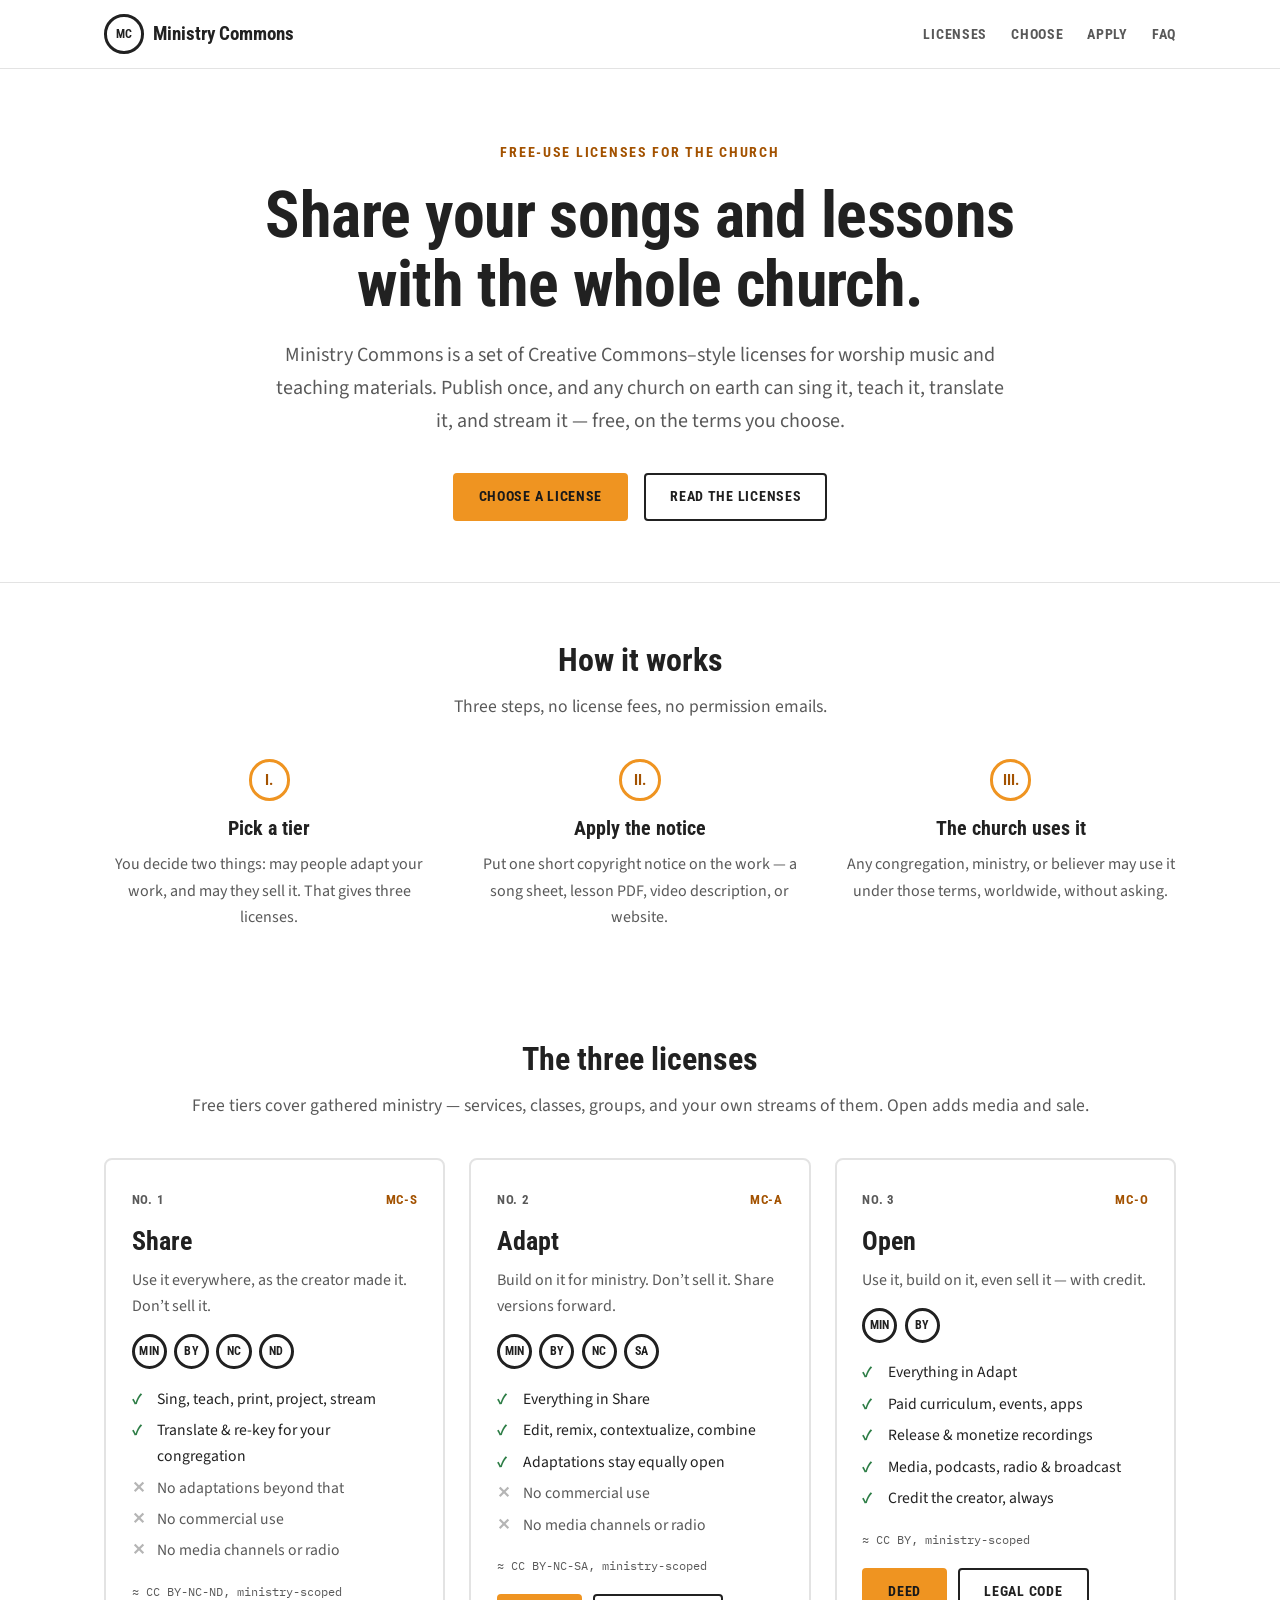
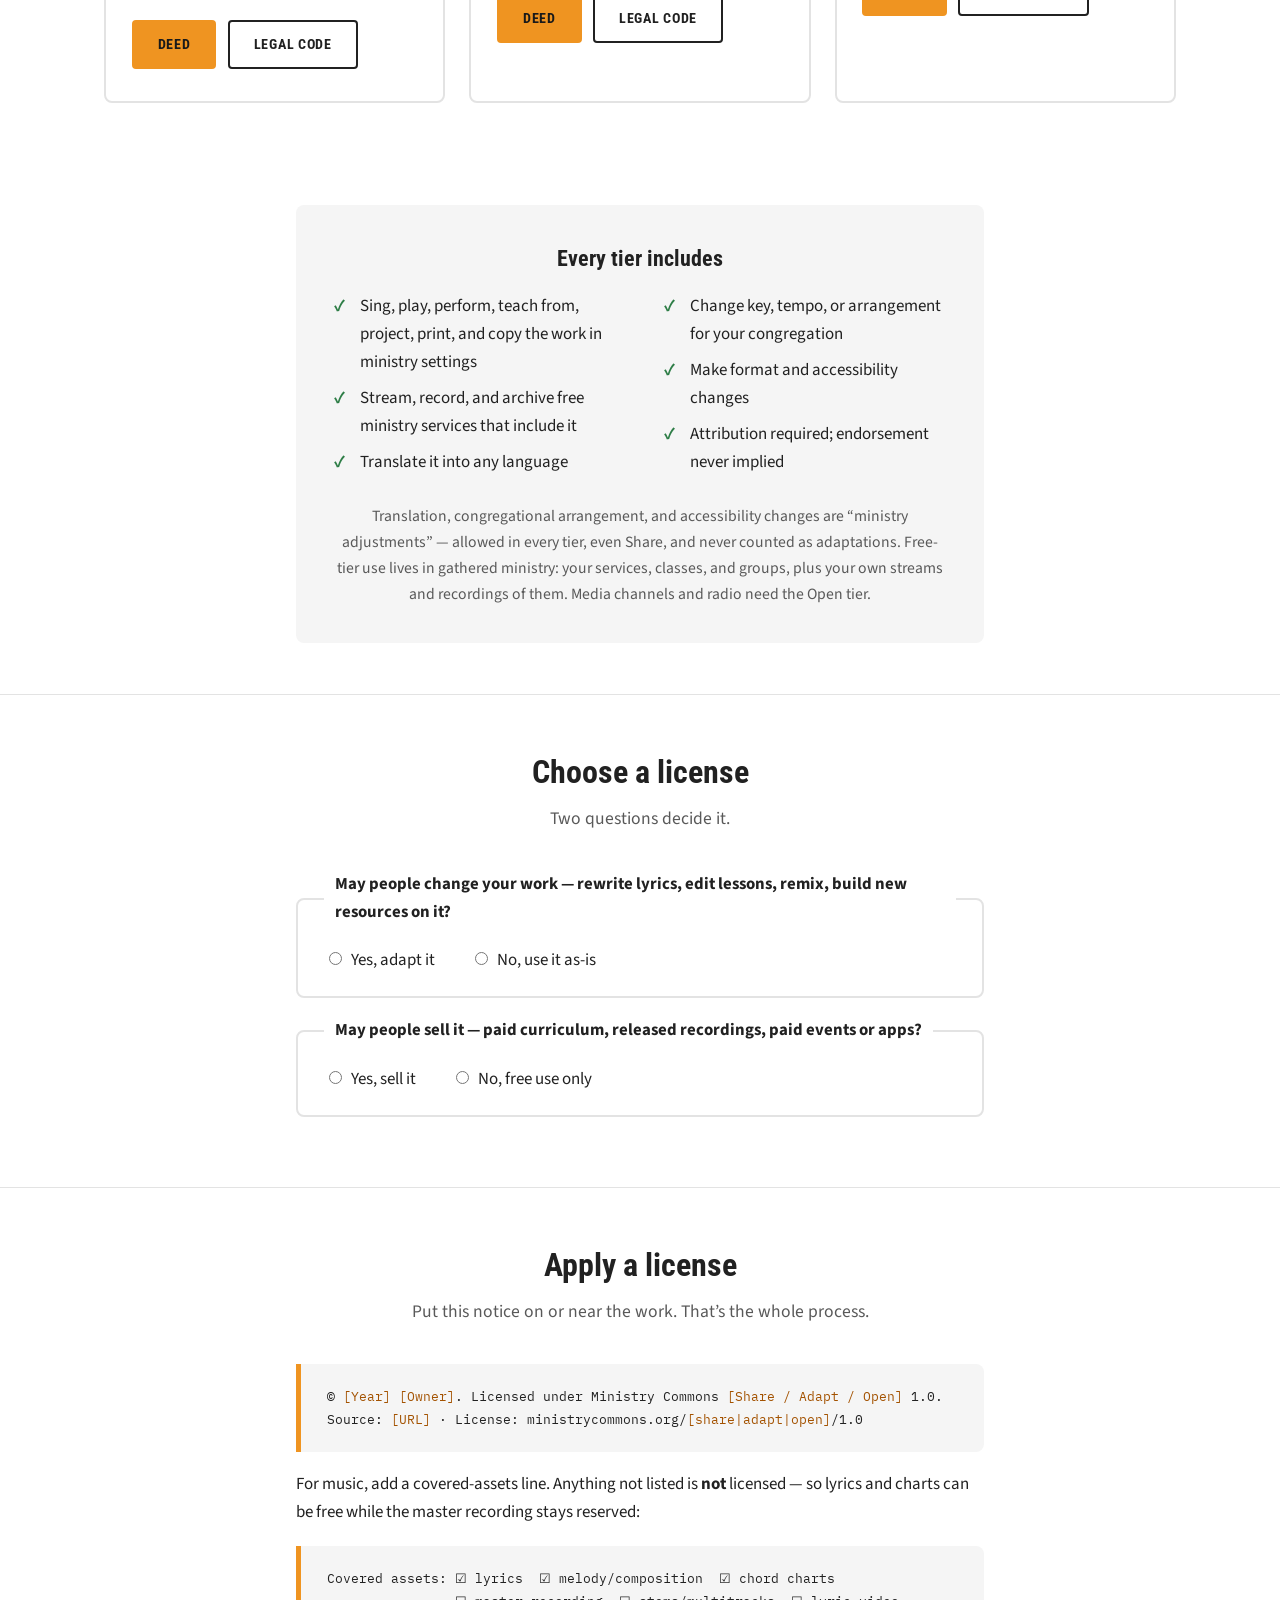
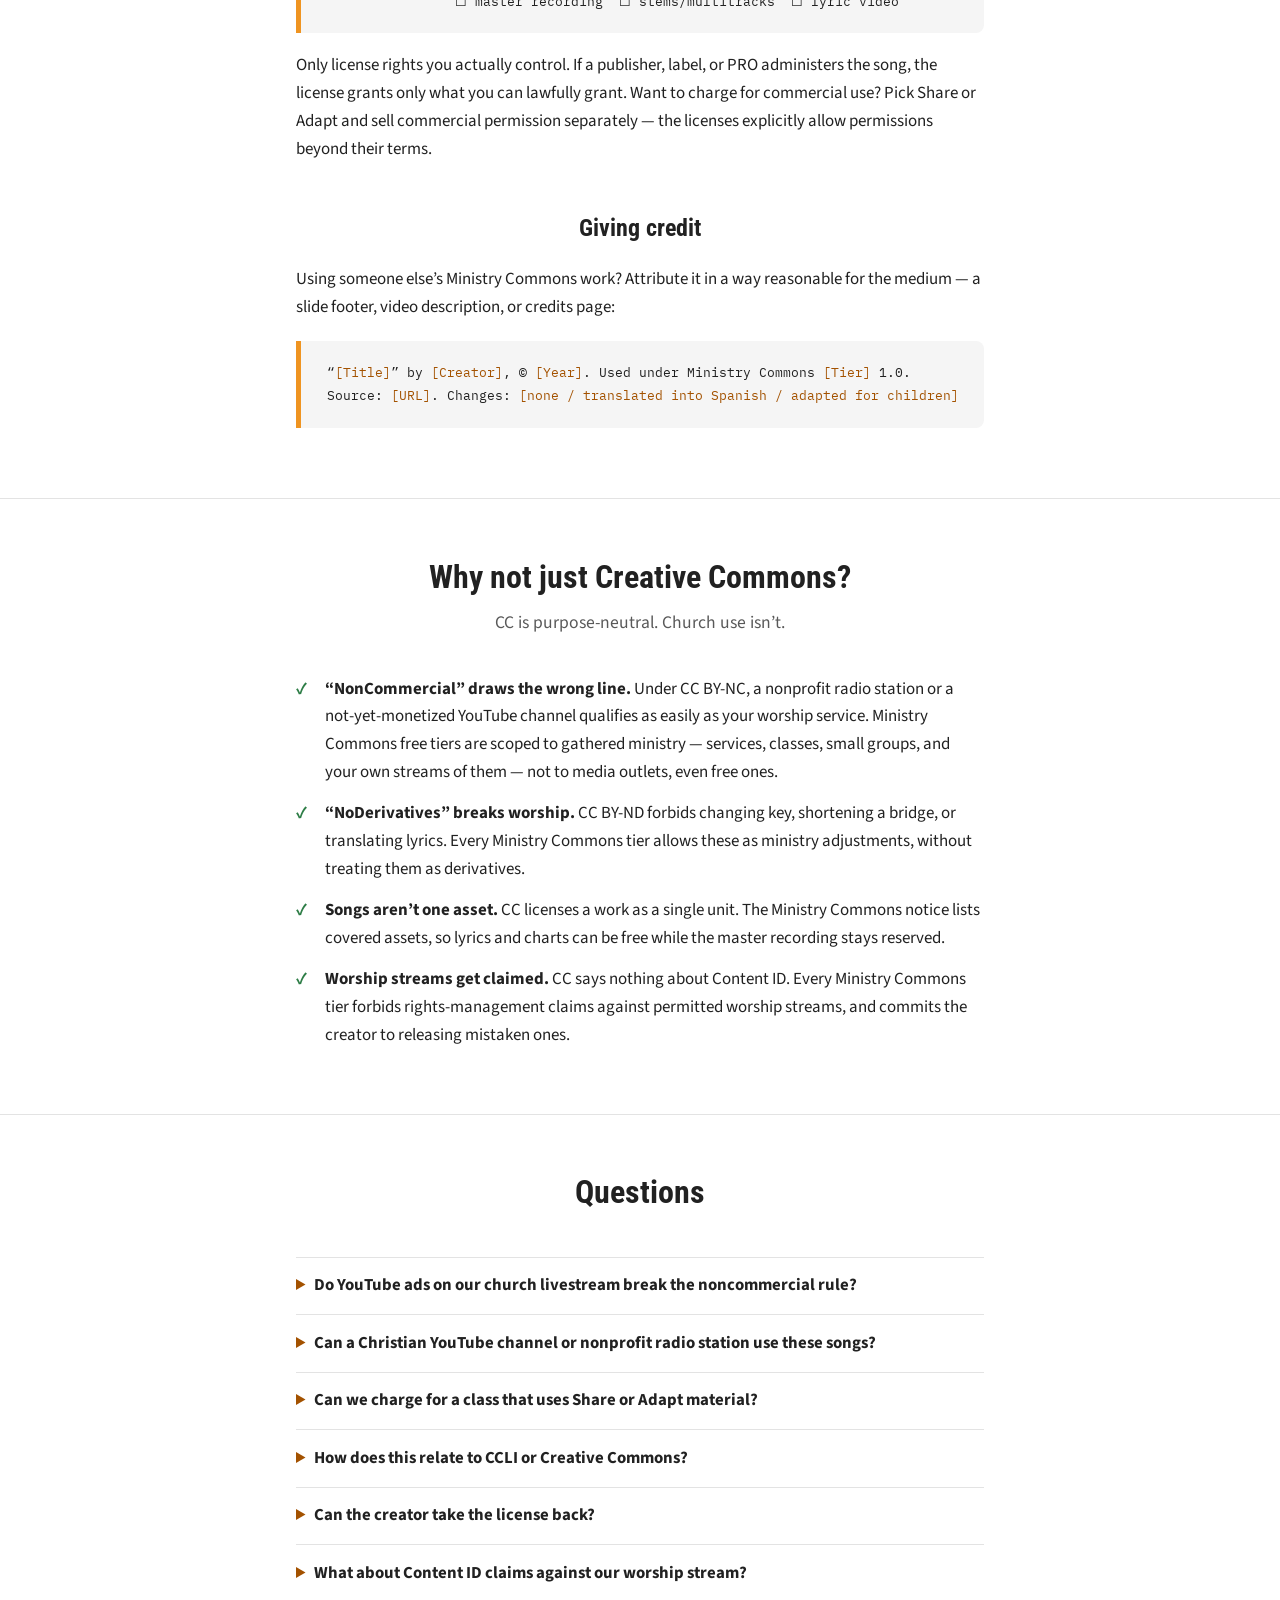
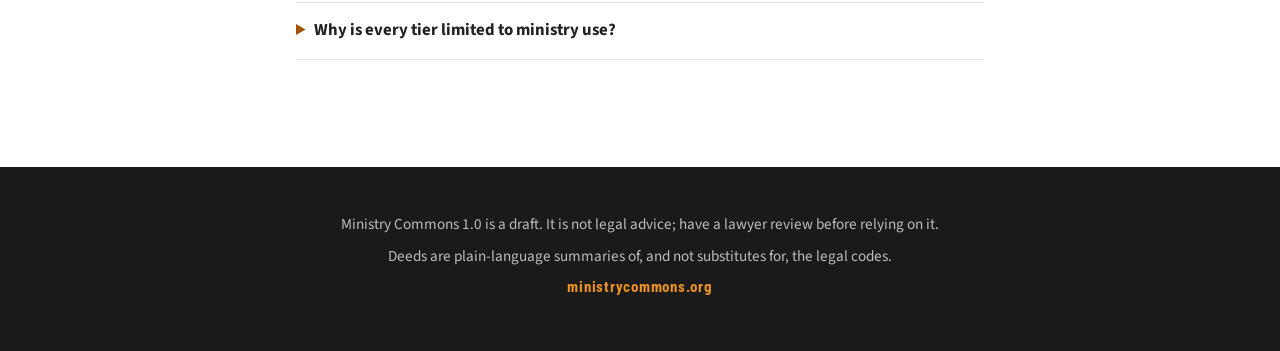
==== index.html @ aa7e26b9 "Ministry Commons static site — draft 1.0 Co-Authored-By: Claude Fable 5 <noreply@anthropic.com>" ====
<!DOCTYPE html>
<html lang="en">
<head>
<meta charset="utf-8">
<meta name="viewport" content="width=device-width, initial-scale=1">
<title>Ministry Commons — Free-use licenses for songs and lessons in the church</title>
<meta name="description" content="Creative Commons–style licenses for worship songs and ministry teaching materials. Publish once; let any church sing it, teach it, translate it, and stream it — free, on the terms you choose.">
<link rel="preconnect" href="https://fonts.googleapis.com">
<link rel="preconnect" href="https://fonts.gstatic.com" crossorigin>
<link href="https://fonts.googleapis.com/css2?family=Roboto+Condensed:ital,wght@0,400;0,700;1,400&family=Source+Sans+3:ital,wght@0,400;0,600;0,700;1,400&family=IBM+Plex+Mono:wght@400;500&display=swap" rel="stylesheet">
<link rel="stylesheet" href="styles.css">
</head>
<body>

<header class="masthead">
  <div class="container">
    <a class="wordmark" href="index.html">Ministry Commons</a>
    <nav>
      <a href="#licenses">Licenses</a>
      <a href="#choose">Choose</a>
      <a href="#apply">Apply</a>
      <a href="#faq">FAQ</a>
    </nav>
  </div>
</header>

<main>

<div class="titlepage container">
  <p class="eyebrow">Free-use licenses for the church</p>
  <h1 class="display">Share your songs and lessons<br>with the whole church.</h1>
  <p class="subtitle">Ministry Commons is a set of Creative Commons–style licenses for worship music and teaching materials. Publish once, and any church on earth can sing it, teach it, translate it, and stream it — free, on the terms you choose.</p>
  <div class="cta-row">
    <a class="btn btn-rubric" href="#choose">Choose a license</a>
    <a class="btn" href="#licenses">Read the licenses</a>
  </div>
</div>

<hr class="section-rule">

<section id="how">
  <div class="container">
    <div class="section-head">
      <h2>How it works</h2>
      <p>Three steps, no license fees, no permission emails.</p>
    </div>
    <div class="steps">
      <div class="step">
        <div class="step-no">I.</div>
        <h3>Pick a tier</h3>
        <p>You decide two things: may people adapt your work, and may they sell it. That gives three licenses.</p>
      </div>
      <div class="step">
        <div class="step-no">II.</div>
        <h3>Apply the notice</h3>
        <p>Put one short copyright notice on the work — a song sheet, lesson PDF, video description, or website.</p>
      </div>
      <div class="step">
        <div class="step-no">III.</div>
        <h3>The church uses it</h3>
        <p>Any congregation, ministry, or believer may use it under those terms, worldwide, without asking.</p>
      </div>
    </div>
  </div>
</section>

<section id="licenses">
  <div class="container">
    <div class="section-head">
      <h2>The three licenses</h2>
      <p>Free tiers cover gathered ministry — services, classes, groups, and your own streams of them. Open adds media and sale.</p>
    </div>
    <div class="tiers">
      <article class="tier">
        <div class="tier-no"><span>No. 1</span><span>MC-S</span></div>
        <h3>Share</h3>
        <p class="meter">Use it everywhere, as the creator made it. Don’t sell it.</p>
        <div class="badges" aria-label="License elements">
          <span class="badge" title="Ministry use only">MIN</span>
          <span class="badge" title="Attribution required">BY</span>
          <span class="badge" title="NonCommercial">NC</span>
          <span class="badge" title="No derivatives (adjustments allowed)">ND</span>
        </div>
        <ul class="grants">
          <li>Sing, teach, print, project, stream</li>
          <li>Translate &amp; re-key for your congregation</li>
          <li class="denied">No adaptations beyond that</li>
          <li class="denied">No commercial use</li>
          <li class="denied">No media channels or radio</li>
        </ul>
        <p class="cc-note">≈ CC BY-NC-ND, ministry-scoped</p>
        <div class="tier-links">
          <a class="btn btn-rubric" href="share.html">Deed</a>
          <a class="btn" href="share-legal.html">Legal code</a>
        </div>
      </article>
      <article class="tier">
        <div class="tier-no"><span>No. 2</span><span>MC-A</span></div>
        <h3>Adapt</h3>
        <p class="meter">Build on it for ministry. Don’t sell it. Share versions forward.</p>
        <div class="badges" aria-label="License elements">
          <span class="badge" title="Ministry use only">MIN</span>
          <span class="badge" title="Attribution required">BY</span>
          <span class="badge" title="NonCommercial">NC</span>
          <span class="badge" title="ShareAlike">SA</span>
        </div>
        <ul class="grants">
          <li>Everything in Share</li>
          <li>Edit, remix, contextualize, combine</li>
          <li>Adaptations stay equally open</li>
          <li class="denied">No commercial use</li>
          <li class="denied">No media channels or radio</li>
        </ul>
        <p class="cc-note">≈ CC BY-NC-SA, ministry-scoped</p>
        <div class="tier-links">
          <a class="btn btn-rubric" href="adapt.html">Deed</a>
          <a class="btn" href="adapt-legal.html">Legal code</a>
        </div>
      </article>
      <article class="tier">
        <div class="tier-no"><span>No. 3</span><span>MC-O</span></div>
        <h3>Open</h3>
        <p class="meter">Use it, build on it, even sell it — with credit.</p>
        <div class="badges" aria-label="License elements">
          <span class="badge" title="Ministry use only">MIN</span>
          <span class="badge" title="Attribution required">BY</span>
        </div>
        <ul class="grants">
          <li>Everything in Adapt</li>
          <li>Paid curriculum, events, apps</li>
          <li>Release &amp; monetize recordings</li>
          <li>Media, podcasts, radio &amp; broadcast</li>
          <li>Credit the creator, always</li>
        </ul>
        <p class="cc-note">≈ CC BY, ministry-scoped</p>
        <div class="tier-links">
          <a class="btn btn-rubric" href="open.html">Deed</a>
          <a class="btn" href="open-legal.html">Legal code</a>
        </div>
      </article>
    </div>
  </div>
</section>

<section id="baseline">
  <div class="container measure">
    <div class="baseline">
      <h2>Every tier includes</h2>
      <ul>
        <li>Sing, play, perform, teach from, project, print, and copy the work in ministry settings</li>
        <li>Stream, record, and archive free ministry services that include it</li>
        <li>Translate it into any language</li>
        <li>Change key, tempo, or arrangement for your congregation</li>
        <li>Make format and accessibility changes</li>
        <li>Attribution required; endorsement never implied</li>
      </ul>
      <p class="footnote">Translation, congregational arrangement, and accessibility changes are “ministry adjustments” — allowed in every tier, even Share, and never counted as adaptations. Free-tier use lives in gathered ministry: your services, classes, and groups, plus your own streams and recordings of them. Media channels and radio need the Open tier.</p>
    </div>
  </div>
</section>

<hr class="section-rule">

<section id="choose">
  <div class="container measure chooser">
    <div class="section-head">
      <h2>Choose a license</h2>
      <p>Two questions decide it.</p>
    </div>
    <fieldset>
      <legend>May people change your work — rewrite lyrics, edit lessons, remix, build new resources on it?</legend>
      <label><input type="radio" name="q-adapt" value="yes"> Yes, adapt it</label>
      <label><input type="radio" name="q-adapt" value="no"> No, use it as-is</label>
    </fieldset>
    <fieldset>
      <legend>May people sell it — paid curriculum, released recordings, paid events or apps?</legend>
      <label><input type="radio" name="q-sell" value="yes"> Yes, sell it</label>
      <label><input type="radio" name="q-sell" value="no"> No, free use only</label>
    </fieldset>
    <div class="verdict" id="verdict" hidden aria-live="polite">
      <h3 id="verdict-title"></h3>
      <p id="verdict-body"></p>
      <div class="tier-links" id="verdict-links"></div>
    </div>
  </div>
</section>

<hr class="section-rule">

<section id="apply">
  <div class="container measure">
    <div class="section-head">
      <h2>Apply a license</h2>
      <p>Put this notice on or near the work. That’s the whole process.</p>
    </div>
    <pre class="notice">© <em>[Year]</em> <em>[Owner]</em>. Licensed under Ministry Commons <em>[Share / Adapt / Open]</em> 1.0.
Source: <em>[URL]</em> · License: ministrycommons.org/<em>[share|adapt|open]</em>/1.0</pre>
    <p>For music, add a covered-assets line. Anything not listed is <strong>not</strong> licensed — so lyrics and charts can be free while the master recording stays reserved:</p>
    <pre class="notice">Covered assets: ☑ lyrics  ☑ melody/composition  ☑ chord charts
                ☐ master recording  ☐ stems/multitracks  ☐ lyric video</pre>
    <p>Only license rights you actually control. If a publisher, label, or PRO administers the song, the license grants only what you can lawfully grant. Want to charge for commercial use? Pick Share or Adapt and sell commercial permission separately — the licenses explicitly allow permissions beyond their terms.</p>
    <h2 class="subhead">Giving credit</h2>
    <p>Using someone else’s Ministry Commons work? Attribute it in a way reasonable for the medium — a slide footer, video description, or credits page:</p>
    <pre class="notice">“<em>[Title]</em>” by <em>[Creator]</em>, © <em>[Year]</em>. Used under Ministry Commons <em>[Tier]</em> 1.0.
Source: <em>[URL]</em>. Changes: <em>[none / translated into Spanish / adapted for children]</em></pre>
  </div>
</section>

<hr class="section-rule">

<section id="why-not-cc">
  <div class="container measure">
    <div class="section-head">
      <h2>Why not just Creative Commons?</h2>
      <p>CC is purpose-neutral. Church use isn’t.</p>
    </div>
    <ul class="freedoms">
      <li><b>“NonCommercial” draws the wrong line.</b> Under CC BY-NC, a nonprofit radio station or a not-yet-monetized YouTube channel qualifies as easily as your worship service. Ministry Commons free tiers are scoped to gathered ministry — services, classes, small groups, and your own streams of them — not to media outlets, even free ones.</li>
      <li><b>“NoDerivatives” breaks worship.</b> CC BY-ND forbids changing key, shortening a bridge, or translating lyrics. Every Ministry Commons tier allows these as ministry adjustments, without treating them as derivatives.</li>
      <li><b>Songs aren’t one asset.</b> CC licenses a work as a single unit. The Ministry Commons notice lists covered assets, so lyrics and charts can be free while the master recording stays reserved.</li>
      <li><b>Worship streams get claimed.</b> CC says nothing about Content ID. Every Ministry Commons tier forbids rights-management claims against permitted worship streams, and commits the creator to releasing mistaken ones.</li>
    </ul>
  </div>
</section>

<hr class="section-rule">

<section id="faq">
  <div class="container measure faq">
    <div class="section-head">
      <h2>Questions</h2>
    </div>
    <details>
      <summary>Do YouTube ads on our church livestream break the noncommercial rule?</summary>
      <p>No. Incidental platform advertising you don’t control is not commercial use. Neither are donations, tithes, offerings, or recovering printing and hosting costs. Commercial use means required payment for access or use primarily intended for commercial advantage.</p>
    </details>
    <details>
      <summary>Can a Christian YouTube channel or nonprofit radio station use these songs?</summary>
      <p>Not under Share or Adapt. The free tiers cover gathered ministry — worship services, classes, small groups, camps — plus your own livestreams and recordings of those gatherings. Standalone media use (channels, podcasts, radio, playlists) needs an Open-licensed work or the creator’s permission, even when the outlet is free or nonprofit.</p>
    </details>
    <details>
      <summary>Can we charge for a class that uses Share or Adapt material?</summary>
      <p>Only to recover direct costs. Required payment for access is commercial use and needs the Open tier or separate permission from the creator.</p>
    </details>
    <details>
      <summary>How does this relate to CCLI or Creative Commons?</summary>
      <p>It doesn’t — Ministry Commons is independent and not affiliated with Creative Commons, CCLI, ASCAP, BMI, SESAC, or GMR. A Ministry Commons license is a direct grant from the copyright owner. Songs administered through publishers or CCLI can only be licensed here to the extent the owner retained those rights.</p>
    </details>
    <details>
      <summary>Can the creator take the license back?</summary>
      <p>No. The grant is irrevocable as long as you follow the terms. Breaking the terms terminates your rights, but curing the violation within 30 days reinstates them automatically.</p>
    </details>
    <details>
      <summary>What about Content ID claims against our worship stream?</summary>
      <p>Every tier forbids using DRM or automated copyright claims to block use the license permits, and the licensor agrees to release mistaken automated claims. Put the license notice in your stream description to head off mistaken claims.</p>
    </details>
    <details>
      <summary>Why is every tier limited to ministry use?</summary>
      <p>That’s the family’s purpose. Secular commercial use, political campaigns, and non-ministry advertising always require separate permission — even under Open. If you want a purpose-neutral license, Creative Commons is the right tool.</p>
    </details>
  </div>
</section>

</main>

<footer>
  <div class="container">
    <p class="fleuron" aria-hidden="true">❦</p>
    <p>Ministry Commons 1.0 is a draft. It is not legal advice; have a lawyer review before relying on it.</p>
    <p>Deeds are plain-language summaries of, and not substitutes for, the legal codes.</p>
    <p class="domain">ministrycommons.org</p>
  </div>
</footer>

<script>
(function () {
  var verdicts = {
    "no-no":   { tier: "Share", code: "share", body: "Wide free use with doctrinal and artistic control. People may sing, teach, translate, and stream your work as you made it — nothing sold, nothing rewritten." },
    "yes-no":  { tier: "Adapt", code: "adapt", body: "Made to be contextualized. People may remix and build on your work for ministry, and their versions must stay equally open. Nothing sold." },
    "yes-yes": { tier: "Open",  code: "open",  body: "Maximum spread. Paid curriculum, released recordings, and apps are all allowed — your credit travels with every copy." },
    "no-yes":  { tier: "Share", code: "share", body: "There is no “sell it but don’t change it” tier. Choose Share, then sell commercial permission separately — the license explicitly allows permissions beyond its terms." }
  };
  function update() {
    var a = document.querySelector('input[name="q-adapt"]:checked');
    var s = document.querySelector('input[name="q-sell"]:checked');
    if (!a || !s) return;
    var v = verdicts[a.value + "-" + s.value];
    document.getElementById("verdict-title").textContent = "MC " + v.tier + " 1.0";
    document.getElementById("verdict-body").textContent = v.body;
    document.getElementById("verdict-links").innerHTML =
      '<a class="btn btn-rubric" href="' + v.code + '.html">Read the deed</a>' +
      '<a class="btn" href="' + v.code + '-legal.html">Legal code</a>';
    document.getElementById("verdict").hidden = false;
  }
  document.querySelectorAll('.chooser input[type="radio"]').forEach(function (r) {
    r.addEventListener("change", update);
  });
})();
</script>

</body>
</html>
---- styles.css ----
/* Ministry Commons — clean commons system in the spirit of creativecommons.org
   white / dark gray / amber accent, Roboto Condensed + Source Sans 3 */

:root {
  --bg: #ffffff;
  --bg-soft: #f5f5f5;
  --ink: #212121;
  --muted: #595959;
  --accent: #ef9421;
  --accent-dark: #a35200;
  --ok: #2d7d46;
  --border: #e3e3e3;
  --dark: #1a1a1a;
  --measure: 46rem;
  --wide: 70rem;
  --head: "Roboto Condensed", "Arial Narrow", sans-serif;
}

* { box-sizing: border-box; }

html { scroll-behavior: smooth; }

body {
  margin: 0;
  background: var(--bg);
  color: var(--ink);
  font-family: "Source Sans 3", "Segoe UI", Arial, sans-serif;
  font-size: 1.06rem;
  line-height: 1.65;
}

a { color: var(--accent-dark); text-decoration-thickness: 1px; text-underline-offset: 3px; }
a:hover { color: var(--ink); }
:focus-visible { outline: 3px solid var(--accent); outline-offset: 2px; }

.container { max-width: var(--wide); margin: 0 auto; padding: 0 1.5rem; }
.measure { max-width: var(--measure); margin-left: auto; margin-right: auto; }

.fleuron { display: none; }

/* ---------- masthead ---------- */

.masthead { border-bottom: 1px solid var(--border); padding: 0.9rem 0; }
.masthead .container {
  display: flex; align-items: center; justify-content: space-between;
  flex-wrap: wrap; gap: 0.6rem 1.5rem;
}
.wordmark {
  display: inline-flex; align-items: center; gap: 0.6rem;
  font-family: var(--head); font-weight: 700; font-size: 1.2rem;
  color: var(--ink); text-decoration: none;
  text-transform: none; letter-spacing: 0;
}
.wordmark::before {
  content: "MC";
  display: inline-flex; align-items: center; justify-content: center;
  width: 2.1rem; height: 2.1rem; border: 3px solid var(--ink); border-radius: 50%;
  font-size: 0.78rem; letter-spacing: 0.02em;
}
.masthead nav { display: flex; gap: 1.5rem; }
.masthead nav a {
  font-family: var(--head); font-weight: 700; font-size: 0.88rem;
  text-transform: uppercase; letter-spacing: 0.05em;
  color: var(--muted); text-decoration: none;
}
.masthead nav a:hover, .masthead nav a[aria-current] { color: var(--accent-dark); }

/* ---------- hero ---------- */

.titlepage { text-align: center; padding: 4.5rem 0 3.8rem; }
.eyebrow {
  font-family: var(--head); font-weight: 700;
  color: var(--accent-dark);
  text-transform: uppercase; letter-spacing: 0.12em;
  font-size: 0.9rem; margin: 0 0 1rem;
}
.display {
  font-family: var(--head); font-weight: 700;
  font-size: clamp(2.4rem, 6vw, 4rem);
  line-height: 1.08; letter-spacing: -0.01em;
  text-transform: none;
  margin: 0 0 1.2rem;
}
.subtitle {
  font-size: 1.25rem; color: var(--muted);
  max-width: 46rem; margin: 0 auto;
}
.cta-row { margin-top: 2.2rem; display: flex; gap: 1rem; justify-content: center; flex-wrap: wrap; }

.btn {
  display: inline-block;
  font-family: var(--head); font-weight: 700; font-size: 0.9rem;
  text-transform: uppercase; letter-spacing: 0.05em;
  border: 2px solid var(--ink); color: var(--ink); background: transparent;
  padding: 0.65rem 1.5rem; border-radius: 4px; text-decoration: none;
  transition: background 0.15s, color 0.15s, border-color 0.15s;
  cursor: pointer;
}
.btn:hover { background: var(--ink); color: #fff; }
.btn-rubric { background: var(--accent); border-color: var(--accent); color: var(--dark); }
.btn-rubric:hover { background: var(--accent-dark); border-color: var(--accent-dark); color: #fff; }

/* ---------- sections ---------- */

section { padding: 3.2rem 0; }
.section-rule { border: none; border-top: 1px solid var(--border); margin: 0; }

.section-head { text-align: center; margin-bottom: 2.4rem; }
.section-head h2 {
  font-family: var(--head); font-weight: 700; font-size: 2rem;
  letter-spacing: 0; text-transform: none; margin: 0 0 0.3rem;
}
.section-head p { color: var(--muted); font-style: normal; margin: 0; font-size: 1.1rem; }

.subhead {
  font-family: var(--head); font-weight: 700; font-size: 1.5rem;
  text-align: center; margin: 2.8rem 0 1rem;
}

/* ---------- how it works ---------- */

.steps { display: grid; grid-template-columns: repeat(3, 1fr); gap: 2.5rem; text-align: center; }
.step .step-no {
  display: inline-flex; align-items: center; justify-content: center;
  width: 2.6rem; height: 2.6rem; border: 3px solid var(--accent); border-radius: 50%;
  font-family: var(--head); font-weight: 700; font-size: 0.95rem; color: var(--accent-dark);
  letter-spacing: 0;
}
.step h3 { font-family: var(--head); font-weight: 700; font-size: 1.25rem; letter-spacing: 0; text-transform: none; margin: 0.7rem 0 0.4rem; }
.step p { margin: 0; color: var(--muted); font-size: 1rem; }

/* ---------- element badges ---------- */

.badges { display: flex; gap: 0.45rem; flex-wrap: wrap; }
.badge {
  display: inline-flex; align-items: center; justify-content: center;
  width: 2.2rem; height: 2.2rem; border: 3px solid var(--ink); border-radius: 50%;
  font-family: var(--head); font-weight: 700; font-size: 0.72rem; letter-spacing: 0.02em;
  color: var(--ink); background: #fff;
}

/* ---------- tier cards ---------- */

.tiers {
  display: grid; grid-template-columns: repeat(3, 1fr); gap: 1.5rem;
  border: none;
}
.tier {
  border: 2px solid var(--border); border-radius: 8px;
  padding: 1.8rem 1.6rem 2rem; background: #fff;
  transition: border-color 0.15s, box-shadow 0.15s;
}
.tier:hover { border-color: var(--ink); box-shadow: 0 4px 14px rgba(0,0,0,0.07); }
.tier + .tier { border-left: 2px solid var(--border); border-top: 2px solid var(--border); }
.tier-no {
  display: flex; justify-content: space-between; align-items: baseline;
  font-family: var(--head); font-weight: 700; font-size: 0.82rem;
  text-transform: uppercase; letter-spacing: 0.06em;
  color: var(--muted); margin-bottom: 0.6rem;
}
.tier-no span:last-child { color: var(--accent-dark); }
.tier h3 {
  font-family: var(--head); font-weight: 700; font-size: 1.65rem;
  letter-spacing: 0; text-transform: none; margin: 0 0 0.2rem;
}
.tier .meter { color: var(--muted); font-style: normal; margin: 0 0 0.9rem; font-size: 1rem; }
.tier .badges { margin-bottom: 1.1rem; }
.tier .grants { list-style: none; padding: 0; margin: 0 0 1.1rem; font-size: 0.98rem; }
.tier .grants li { padding-left: 1.6rem; position: relative; margin-bottom: 0.35rem; }
.tier .grants li::before { content: "✓"; color: var(--ok); font-weight: 700; position: absolute; left: 0; }
.tier .grants li.denied { color: var(--muted); }
.tier .grants li.denied::before { content: "✕"; color: #b5b5b5; }
.tier .cc-note {
  font-family: "IBM Plex Mono", ui-monospace, monospace;
  font-size: 0.72rem; color: var(--muted); margin-bottom: 1.2rem;
}
.tier-links { display: flex; gap: 0.7rem; flex-wrap: wrap; }

/* ---------- baseline (every tier includes) ---------- */

.baseline {
  background: var(--bg-soft); border: none; border-radius: 8px;
  padding: 2.2rem 2.4rem;
}
.baseline h2 {
  font-family: var(--head); font-weight: 700; font-size: 1.4rem;
  text-transform: none; letter-spacing: 0;
  margin: 0 0 1rem; color: var(--ink); text-align: center;
}
.baseline ul { list-style: none; padding: 0; margin: 0; columns: 2; column-gap: 3rem; }
.baseline li { padding-left: 1.6rem; position: relative; margin-bottom: 0.5rem; break-inside: avoid; }
.baseline li::before { content: "✓"; color: var(--ok); font-weight: 700; position: absolute; left: 0; }
.baseline .footnote { margin: 1.2rem 0 0; font-style: normal; color: var(--muted); font-size: 0.98rem; text-align: center; }

/* ---------- chooser ---------- */

.chooser fieldset {
  border: 2px solid var(--border); border-radius: 8px;
  padding: 1.3rem 1.6rem; margin: 0 0 1.2rem;
}
.chooser legend { padding: 0 0.7rem; font-weight: 700; font-size: 1.05rem; }
.chooser label { margin-right: 2rem; cursor: pointer; }
.chooser input[type="radio"] { accent-color: var(--accent-dark); margin-right: 0.4rem; }
.verdict {
  border-left: 5px solid var(--accent); background: var(--bg-soft);
  border-radius: 0 8px 8px 0;
  padding: 1.4rem 1.8rem; margin-top: 1.6rem;
}
.verdict[hidden] { display: none; }
.verdict h3 {
  margin: 0 0 0.3rem; font-family: var(--head); font-weight: 700;
  text-transform: none; letter-spacing: 0; font-size: 1.35rem; color: var(--ink);
}
.verdict p { margin: 0 0 0.9rem; }

/* ---------- notice block ---------- */

.notice {
  font-family: "IBM Plex Mono", ui-monospace, monospace;
  font-size: 0.84rem; line-height: 1.7;
  background: var(--bg-soft); color: var(--ink);
  border-left: 5px solid var(--accent); border-radius: 0 8px 8px 0;
  padding: 1.3rem 1.6rem; overflow-x: auto; margin: 1.2rem 0;
}
.notice em { color: var(--accent-dark); font-style: normal; }

/* ---------- FAQ ---------- */

.faq details { border-bottom: 1px solid var(--border); padding: 0.9rem 0; }
.faq details:first-of-type { border-top: 1px solid var(--border); }
.faq summary { font-weight: 700; cursor: pointer; font-size: 1.05rem; }
.faq summary::marker { color: var(--accent-dark); }
.faq details p { color: var(--muted); margin: 0.6rem 0 0.2rem; }

/* ---------- deed pages ---------- */

.deed-plate {
  text-align: center; border: 2px solid var(--border); border-radius: 8px;
  position: relative;
  max-width: 32rem; margin: 3.2rem auto 0; padding: 2.2rem 2rem 2rem;
}
.deed-plate::before { display: none; }
.deed-plate .tier-code {
  font-family: var(--head); font-weight: 700;
  color: var(--muted); font-size: 0.82rem; letter-spacing: 0.1em;
}
.deed-plate h1 {
  font-family: var(--head); font-weight: 700;
  font-size: 2.3rem; text-transform: none; letter-spacing: 0;
  margin: 0.3rem 0 0.4rem;
}
.deed-plate .motto { font-style: normal; color: var(--muted); margin: 0 0 1.1rem; }
.deed-plate .badges { justify-content: center; }

.deed-note {
  text-align: center; font-style: normal; color: var(--muted);
  max-width: 34rem; margin: 1.3rem auto 0; font-size: 0.98rem;
}

.deed h2 {
  font-family: var(--head); font-weight: 700;
  font-size: 1.45rem; text-transform: none; letter-spacing: 0;
  text-align: left; margin: 2.8rem 0 1.1rem;
  padding-bottom: 0.35rem; border-bottom: 3px solid var(--accent);
}
.deed h2.rubric-head { color: var(--ink); }

ul.freedoms, ul.terms { list-style: none; padding: 0; margin: 0; }
ul.freedoms li, ul.terms li { padding-left: 1.8rem; position: relative; margin-bottom: 0.8rem; }
ul.freedoms li::before { content: "✓"; color: var(--ok); font-weight: 700; position: absolute; left: 0; }
ul.terms li::before {
  content: ""; position: absolute; left: 0.1rem; top: 0.5rem;
  width: 0.62rem; height: 0.62rem; background: var(--accent); border-radius: 2px;
}
ul.terms li { color: var(--ink); }
ul.terms li b { color: var(--ink); }

.deed .notices {
  border-top: 1px solid var(--border); margin-top: 2.6rem; padding-top: 1.4rem;
  font-size: 0.98rem; color: var(--muted);
}
.deed .notices .tier-links { margin-top: 1.2rem; }

/* ---------- legal pages ---------- */

.legal h1 {
  font-family: var(--head); font-weight: 700;
  font-size: 2.1rem; text-transform: none; letter-spacing: 0;
  text-align: center; margin: 2.8rem 0 0.3rem;
}
.legal .legal-sub { text-align: center; font-style: normal; color: var(--muted); margin: 0 0 2.4rem; }
.legal h2 {
  font-family: var(--head); font-weight: 700;
  font-size: 1.3rem; text-transform: none; letter-spacing: 0;
  margin: 2.4rem 0 0.9rem;
}
.legal h2 .sec-no { color: var(--accent-dark); margin-right: 0.6rem; }
.legal ol.alpha { list-style: lower-alpha; padding-left: 1.6rem; }
.legal ol.alpha li { margin-bottom: 0.7rem; }
.legal .backlinks {
  border-top: 1px solid var(--border); margin-top: 3rem; padding-top: 1.2rem;
  display: flex; gap: 1.6rem; flex-wrap: wrap;
}

/* ---------- footer ---------- */

footer {
  background: var(--dark); color: #cfcfcf;
  border-top: none; margin-top: 3.5rem;
  padding: 2.4rem 0 2.8rem; text-align: center;
}
footer p { color: #bdbdbd; font-size: 0.95rem; max-width: 46rem; margin: 0.4rem auto; }
footer .domain {
  font-family: var(--head); font-weight: 700; font-size: 0.95rem;
  letter-spacing: 0.05em; color: var(--accent);
}

/* ---------- responsive ---------- */

@media (max-width: 860px) {
  .tiers { grid-template-columns: 1fr; }
  .steps { grid-template-columns: 1fr; gap: 1.8rem; }
  .baseline ul { columns: 1; }
}

@media (prefers-reduced-motion: reduce) {
  html { scroll-behavior: auto; }
  .btn, .tier { transition: none; }
}
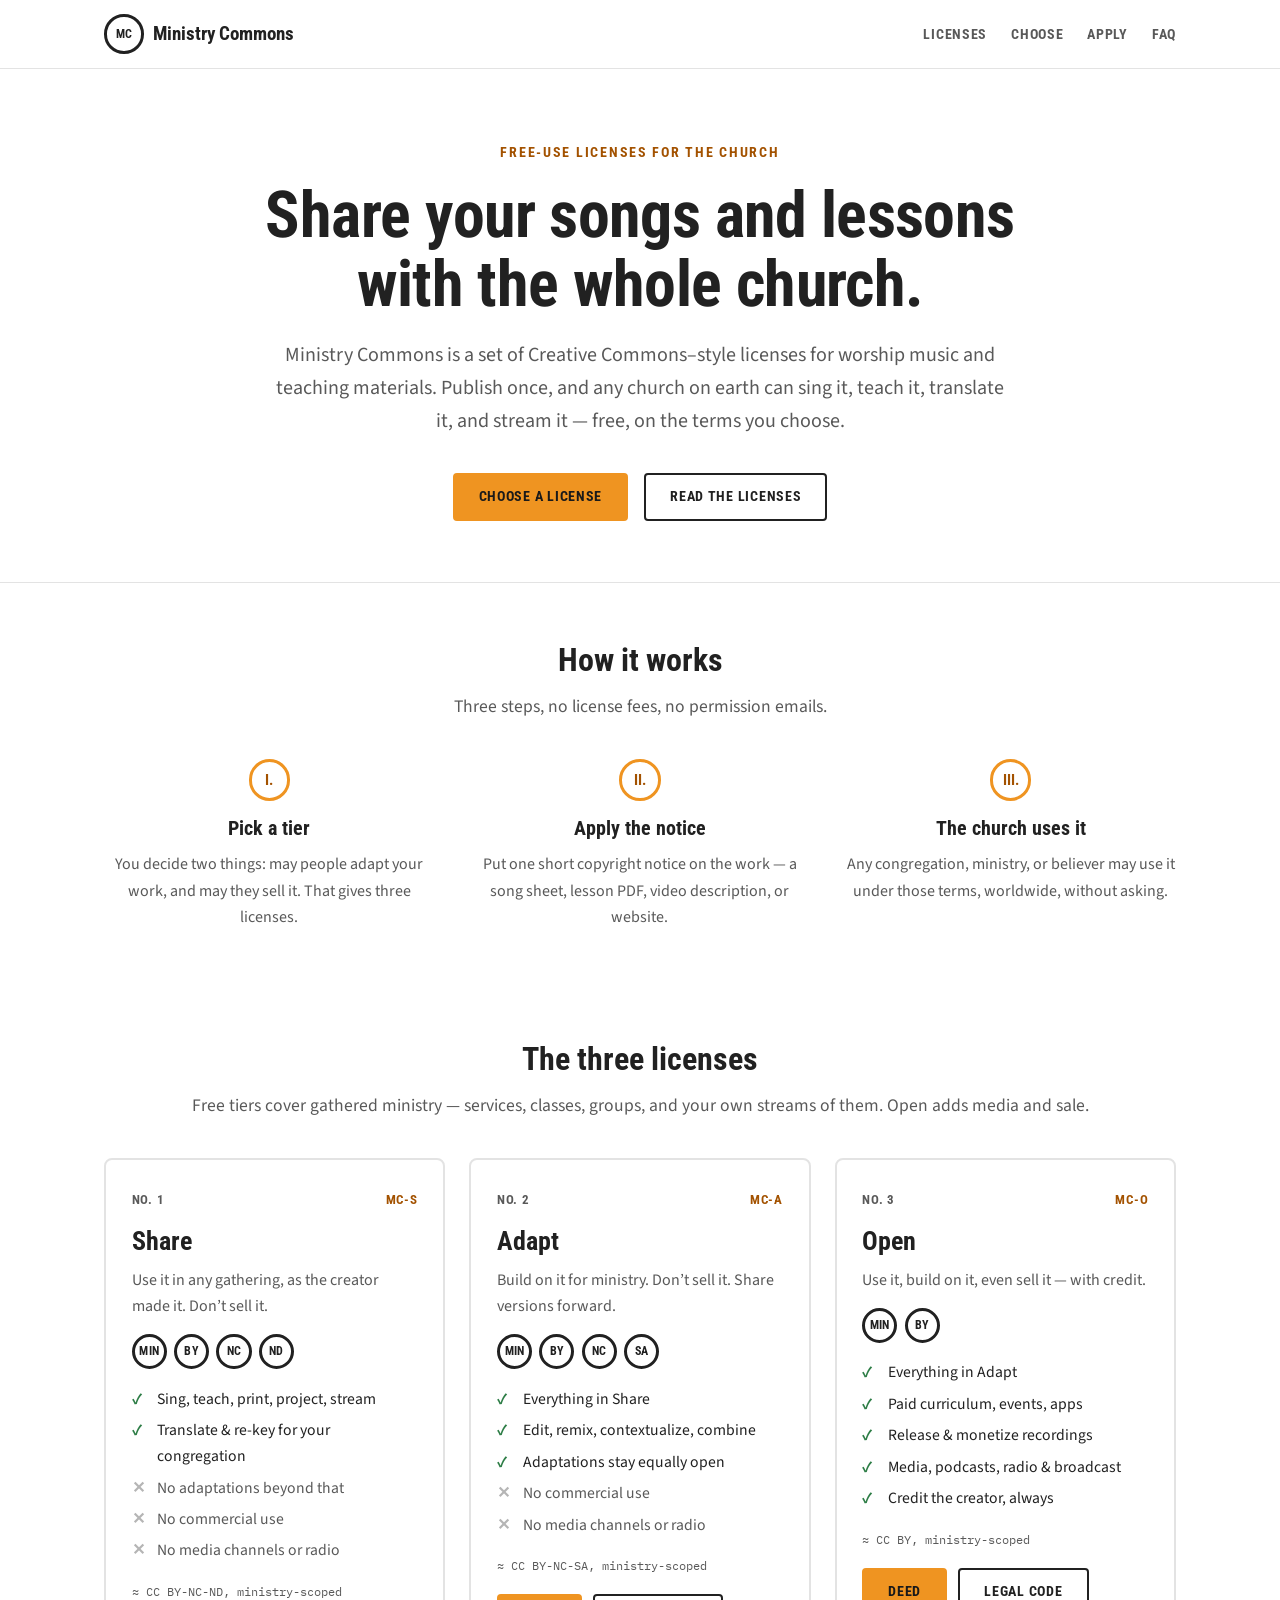
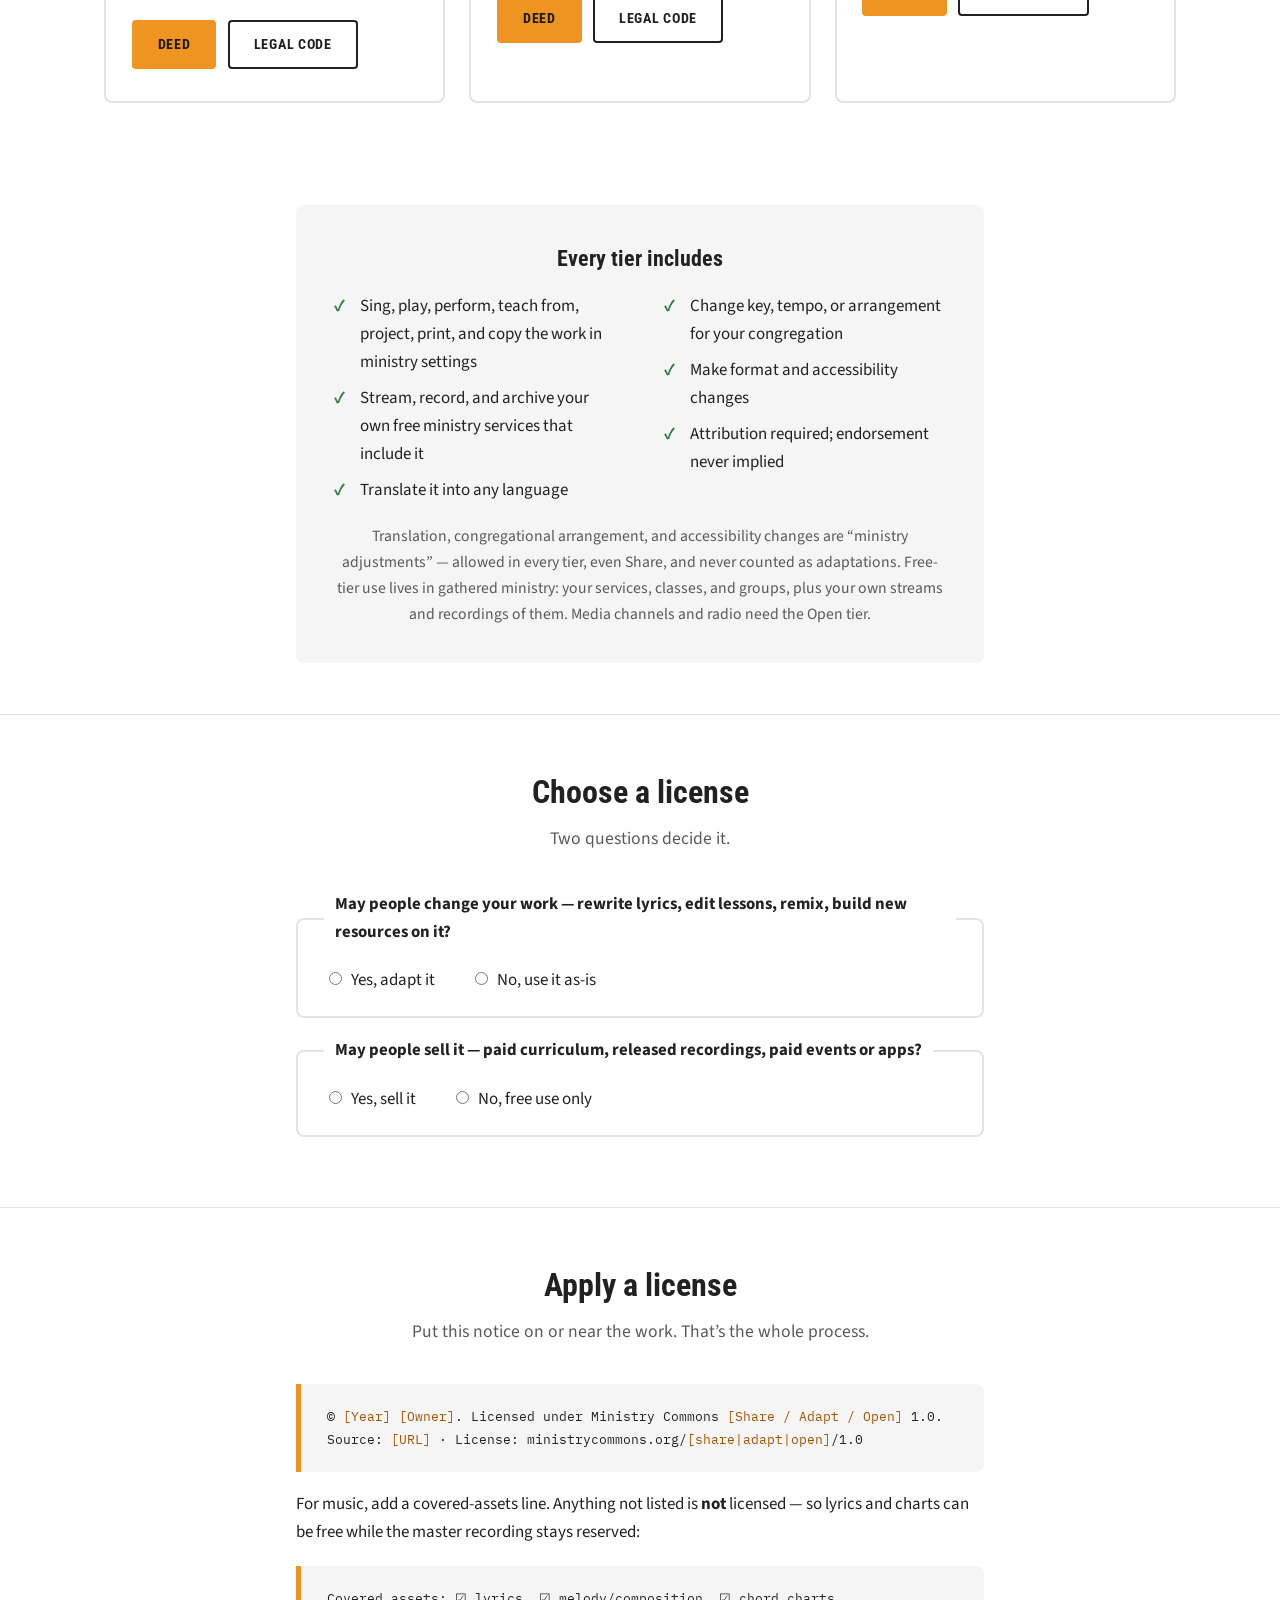
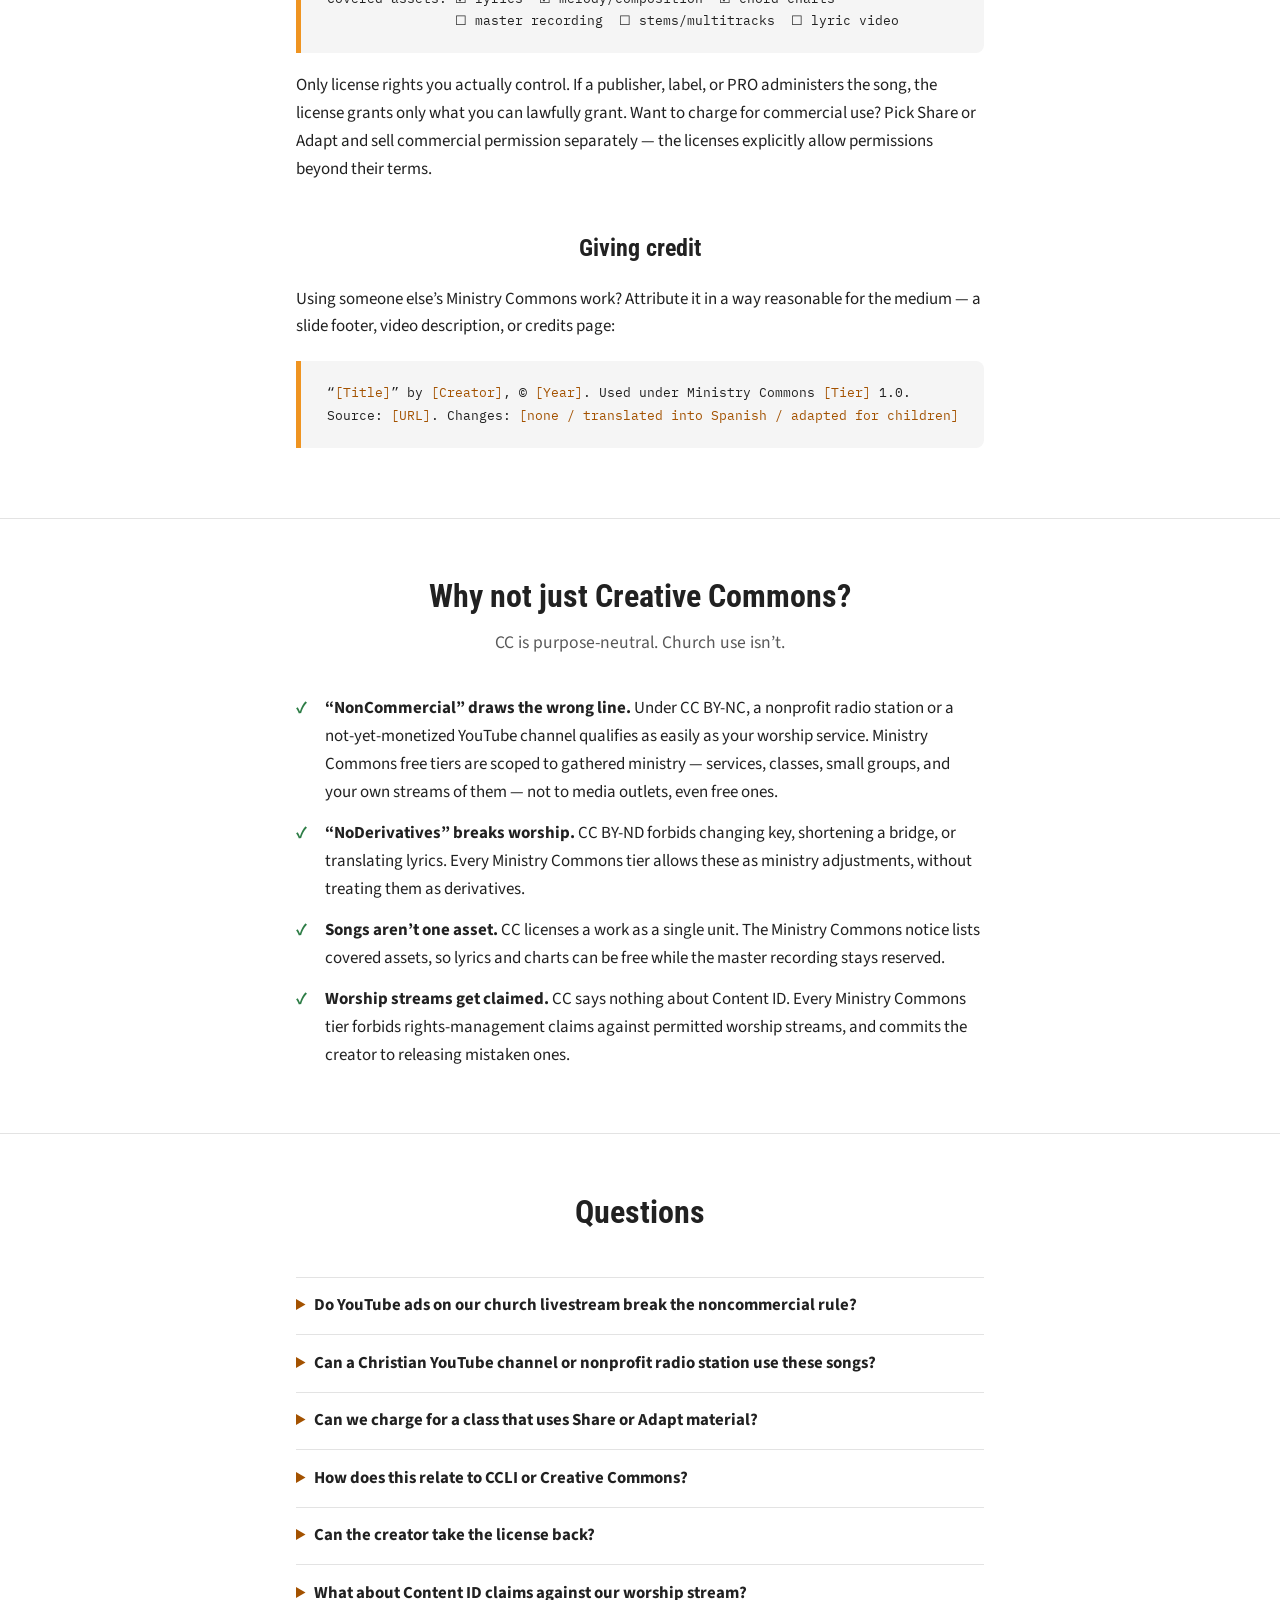
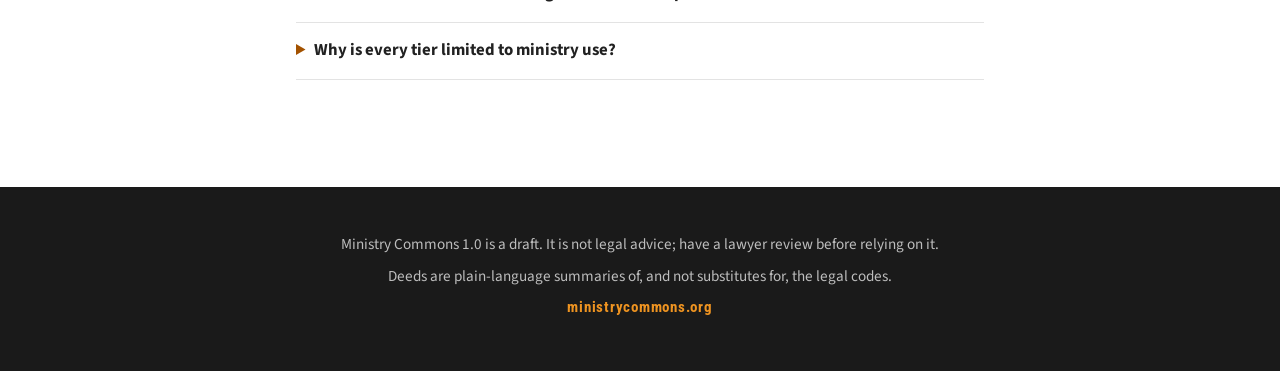
==== commit 67e2b321: "Final review fixes: close audience-as-gathering loophole, add recipient clause, align deeds with leg" ====
--- a/index.html
+++ b/index.html
@@ -74,7 +74,7 @@
       <article class="tier">
         <div class="tier-no"><span>No. 1</span><span>MC-S</span></div>
         <h3>Share</h3>
-        <p class="meter">Use it everywhere, as the creator made it. Don’t sell it.</p>
+        <p class="meter">Use it in any gathering, as the creator made it. Don’t sell it.</p>
         <div class="badges" aria-label="License elements">
           <span class="badge" title="Ministry use only">MIN</span>
           <span class="badge" title="Attribution required">BY</span>
@@ -148,7 +148,7 @@
       <h2>Every tier includes</h2>
       <ul>
         <li>Sing, play, perform, teach from, project, print, and copy the work in ministry settings</li>
-        <li>Stream, record, and archive free ministry services that include it</li>
+        <li>Stream, record, and archive your own free ministry services that include it</li>
         <li>Translate it into any language</li>
         <li>Change key, tempo, or arrangement for your congregation</li>
         <li>Make format and accessibility changes</li>
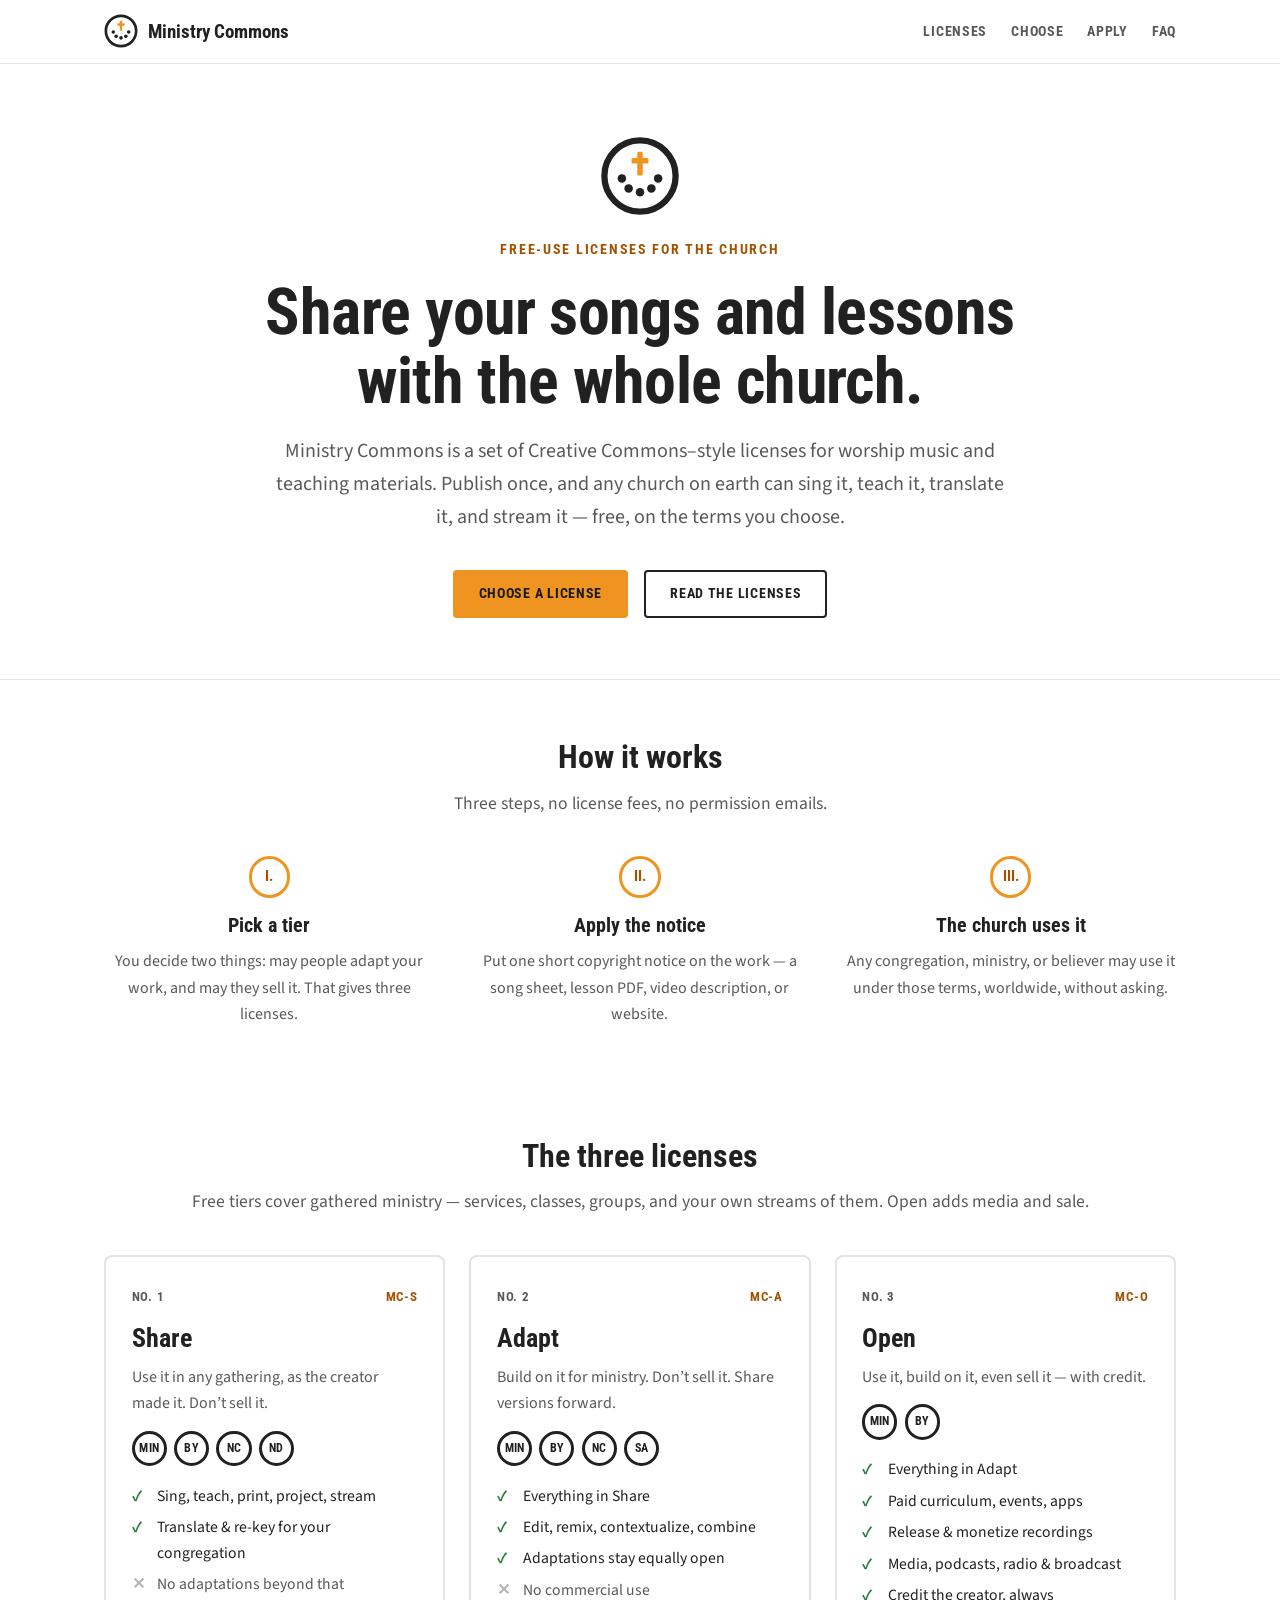
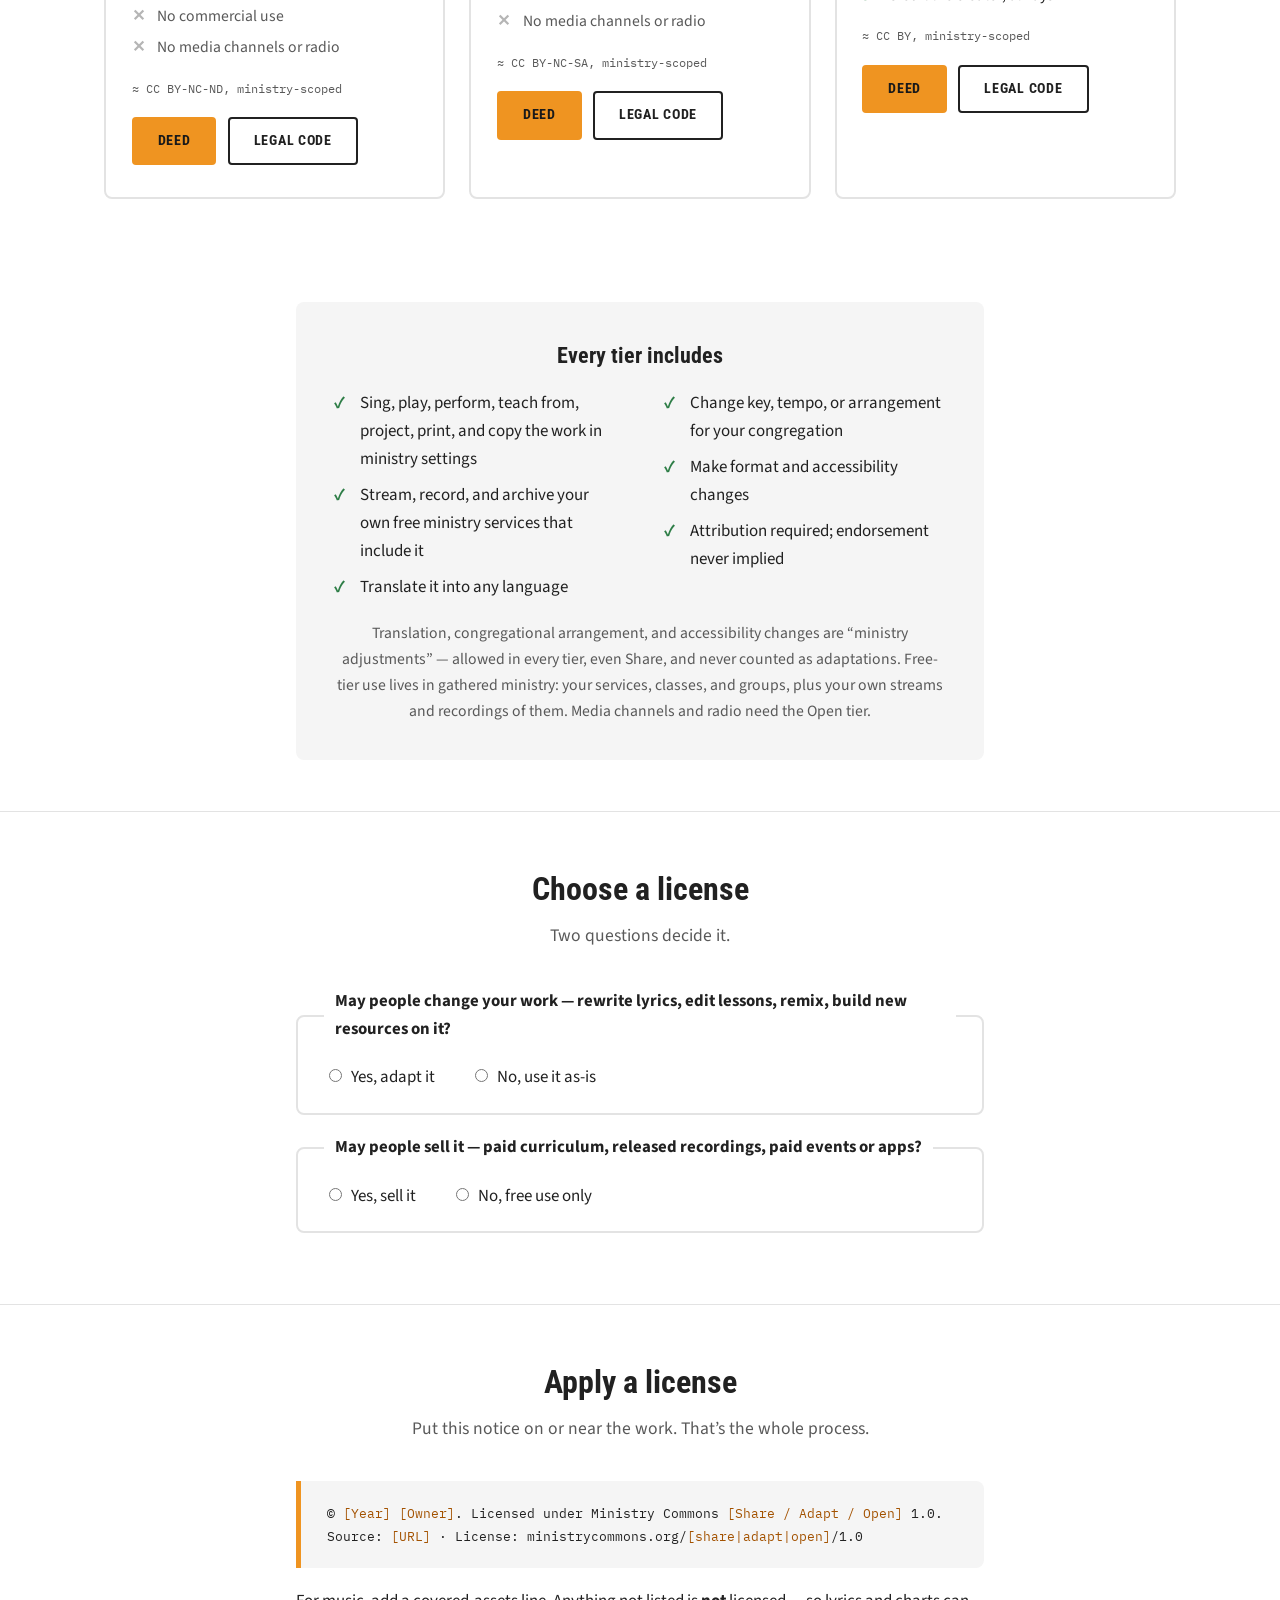
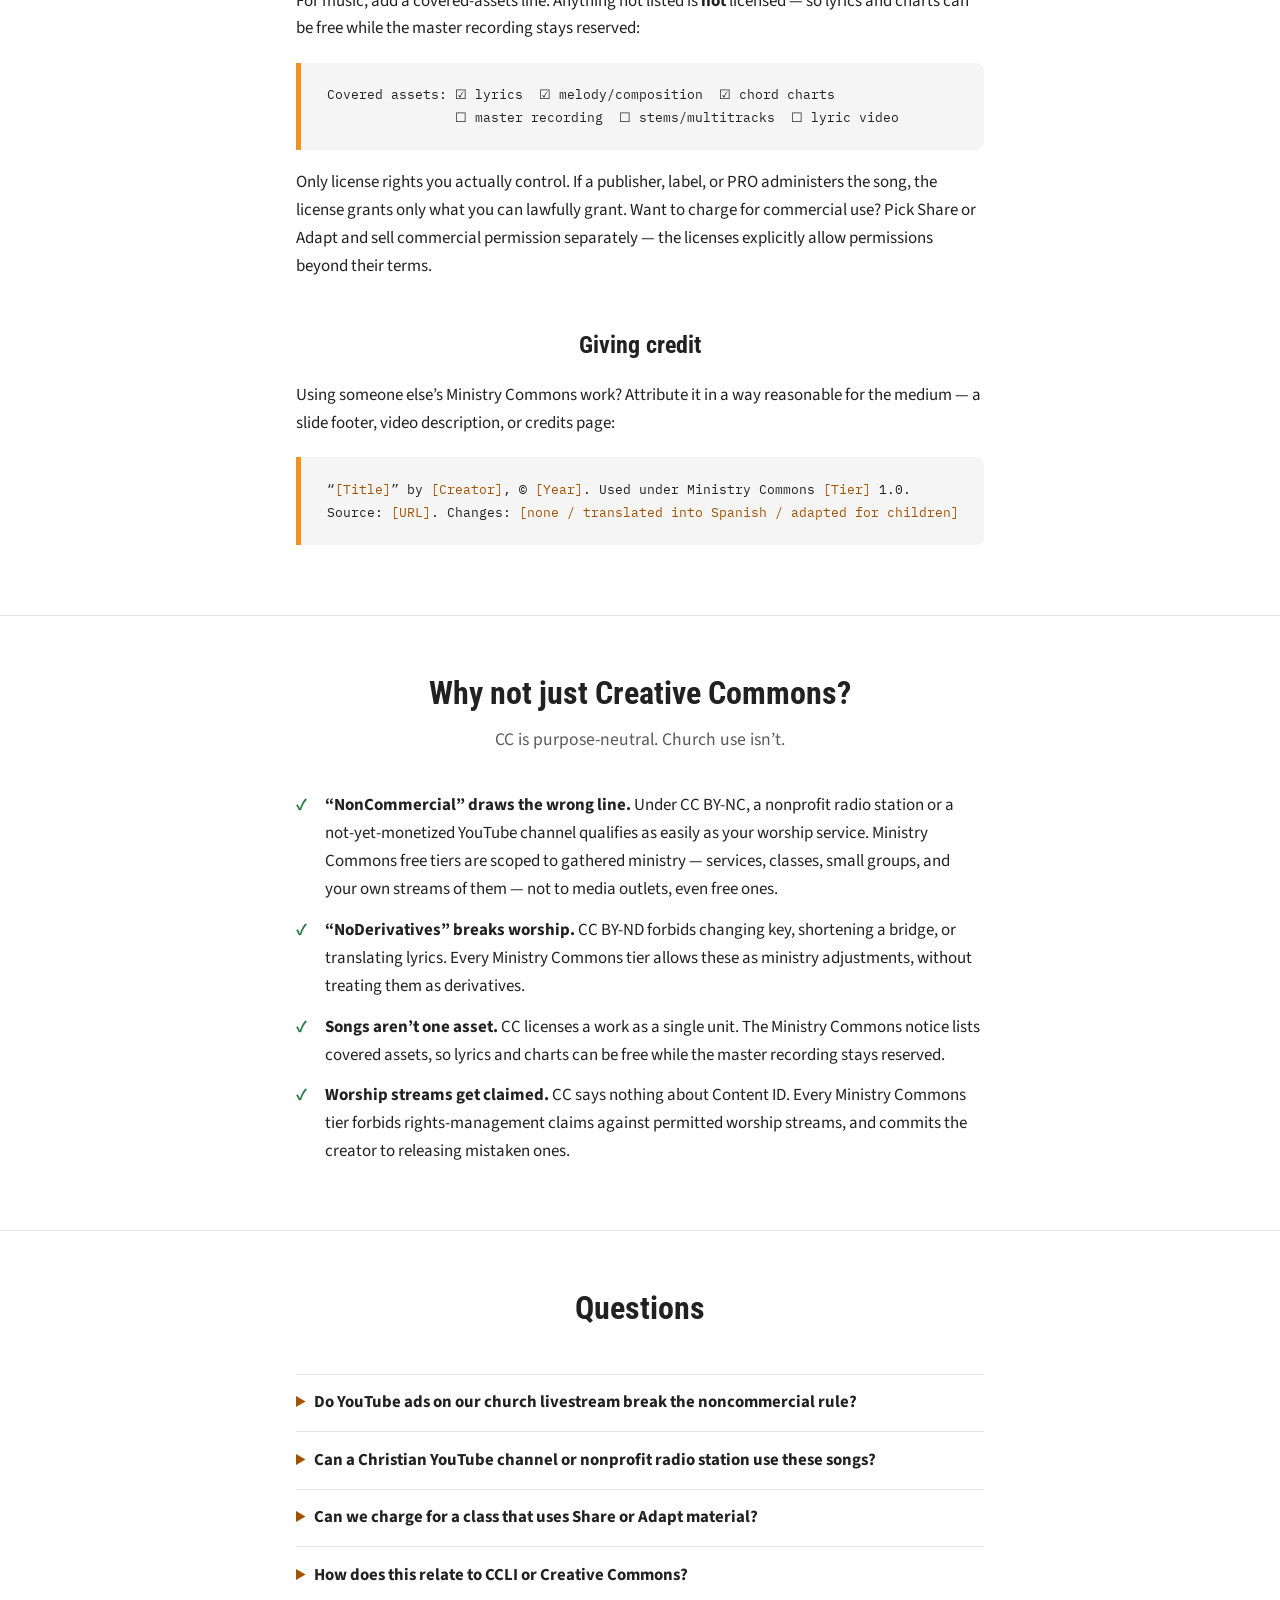
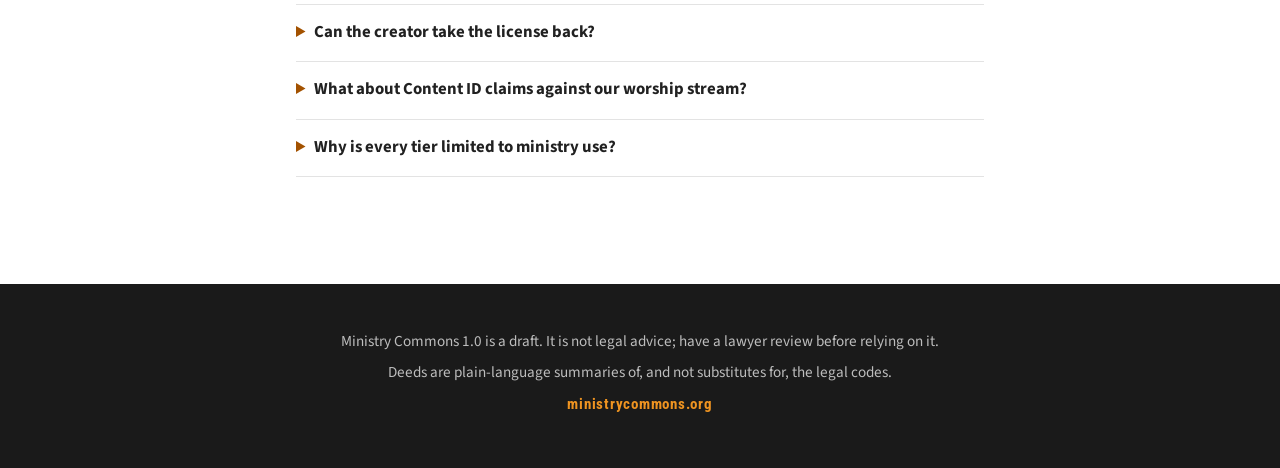
==== commit 9cbd75ad: "Add Ministry Commons logo: commons ring, cross, gathered congregation Co-Authored-By: Claude Fable 5" ====
--- a/index.html
+++ b/index.html
@@ -8,13 +8,14 @@
 <link rel="preconnect" href="https://fonts.googleapis.com">
 <link rel="preconnect" href="https://fonts.gstatic.com" crossorigin>
 <link href="https://fonts.googleapis.com/css2?family=Roboto+Condensed:ital,wght@0,400;0,700;1,400&family=Source+Sans+3:ital,wght@0,400;0,600;0,700;1,400&family=IBM+Plex+Mono:wght@400;500&display=swap" rel="stylesheet">
+<link rel="icon" type="image/svg+xml" href="logo.svg">
 <link rel="stylesheet" href="styles.css">
 </head>
 <body>
 
 <header class="masthead">
   <div class="container">
-    <a class="wordmark" href="index.html">Ministry Commons</a>
+    <a class="wordmark" href="index.html"><img class="logo" src="logo.svg" alt="" width="34" height="34"> Ministry Commons</a>
     <nav>
       <a href="#licenses">Licenses</a>
       <a href="#choose">Choose</a>
@@ -27,6 +28,7 @@
 <main>
 
 <div class="titlepage container">
+  <img class="hero-logo" src="logo.svg" alt="Ministry Commons mark" width="80" height="80">
   <p class="eyebrow">Free-use licenses for the church</p>
   <h1 class="display">Share your songs and lessons<br>with the whole church.</h1>
   <p class="subtitle">Ministry Commons is a set of Creative Commons–style licenses for worship music and teaching materials. Publish once, and any church on earth can sing it, teach it, translate it, and stream it — free, on the terms you choose.</p>
--- a/styles.css
+++ b/styles.css
@@ -51,12 +51,8 @@
   color: var(--ink); text-decoration: none;
   text-transform: none; letter-spacing: 0;
 }
-.wordmark::before {
-  content: "MC";
-  display: inline-flex; align-items: center; justify-content: center;
-  width: 2.1rem; height: 2.1rem; border: 3px solid var(--ink); border-radius: 50%;
-  font-size: 0.78rem; letter-spacing: 0.02em;
-}
+.wordmark .logo { display: block; }
+.hero-logo { display: block; margin: 0 auto 1.4rem; }
 .masthead nav { display: flex; gap: 1.5rem; }
 .masthead nav a {
   font-family: var(--head); font-weight: 700; font-size: 0.88rem;
